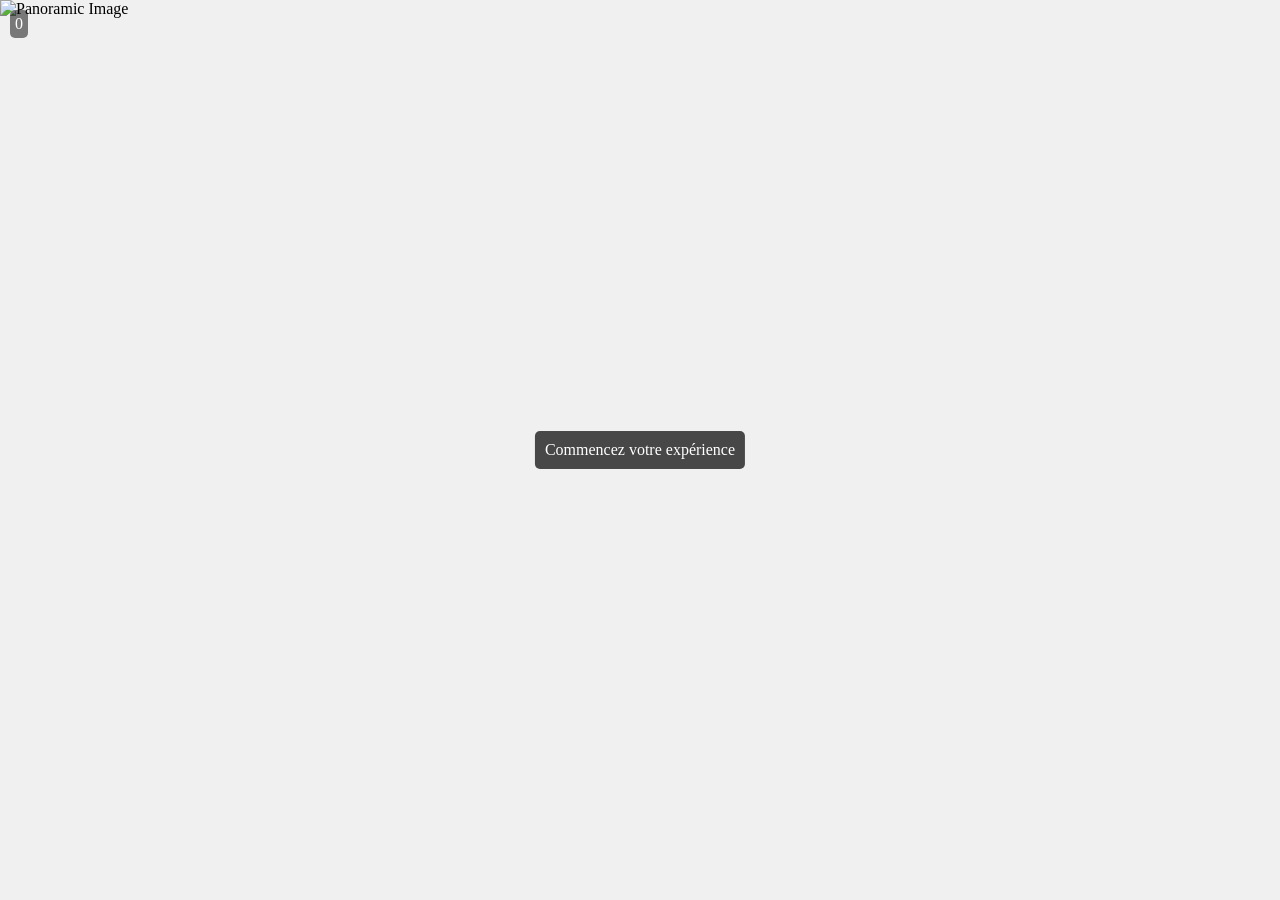
==== index.html @ 23dc5ad0 "🐾🏀 Checkpoint ./index.html:55191181/6129 ./script.js:55191181/27326 ./style.css:55191181/1266" ====
<!DOCTYPE html>
<html lang="en">
<head>
    <meta charset="UTF-8">
    <meta name="viewport" content="width=device-width, initial-scale=1.0">
    <title>Panoramic Image Viewer</title>
    <link rel="stylesheet" href="style.css">
</head>
<body>
    <div class="image-container">
        <img src="https://cdn.glitch.global/1f4974dd-91a5-42c3-81d9-08f002eea6da/image_app_Sunny_September.jpg?v=1716411655241" alt="Panoramic Image" id="panoramic-image">
        <div id="scroll-position" style="position: absolute; top: 10px; left: 10px; color: white; background: rgba(0, 0, 0, 0.5); padding: 5px; border-radius: 5px;">0</div>
    </div>
    <audio id="background-music" src="https://cdn.glitch.global/4eaf3a50-5bc4-42c1-9d47-a1db4ac88667/Ambiance_musique_app_impressionniste_musique.mp3?v=1716415645214" loop autoplay></audio>
    <audio id="left-sound" src="https://cdn.glitch.global/4eaf3a50-5bc4-42c1-9d47-a1db4ac88667/Left_birds_app_impressionniste_musique.mp3?v=1716415536747" loop></audio>
    <audio id="center-sound" src="https://cdn.glitch.global/4eaf3a50-5bc4-42c1-9d47-a1db4ac88667/Center_wind_app_impressionniste_musique.mp3?v=1716415536489" loop></audio>
    <audio id="right-sound" src="https://cdn.glitch.global/4eaf3a50-5bc4-42c1-9d47-a1db4ac88667/Right_water_app_impressionniste_musique.mp3?v=1716415536988" loop></audio>
    <div id="play-message" style="position: absolute; top: 50%; left: 50%; transform: translate(-50%, -50%); background: rgba(0,0,0,0.7); color: white; padding: 10px; border-radius: 5px; text-align: center; cursor: pointer;">
        Commencez votre expérience
    </div>
    <script src="script.js"></script>
</body>
</html>
---- style.css ----
body, html {
    margin: 0;
    padding: 0;
    overflow: hidden;
    height: 100%;
    width: 100%;
    display: flex;
    justify-content: center;
    align-items: center;
    background-color: #f0f0f0;
}

.image-container {
    width: 100%;
    height: 100%;
    overflow: hidden;
    position: relative;
    display: flex;
    justify-content: flex-start; /* Asegurarse de ver el extremo izquierdo inicialmente */
    align-items: center;
    touch-action: none;
}

#panoramic-image {
    position: relative;
    width: auto;
    height: 100%;
    max-width: none;
    max-height: none;
}

#play-message {
    cursor: pointer;
}
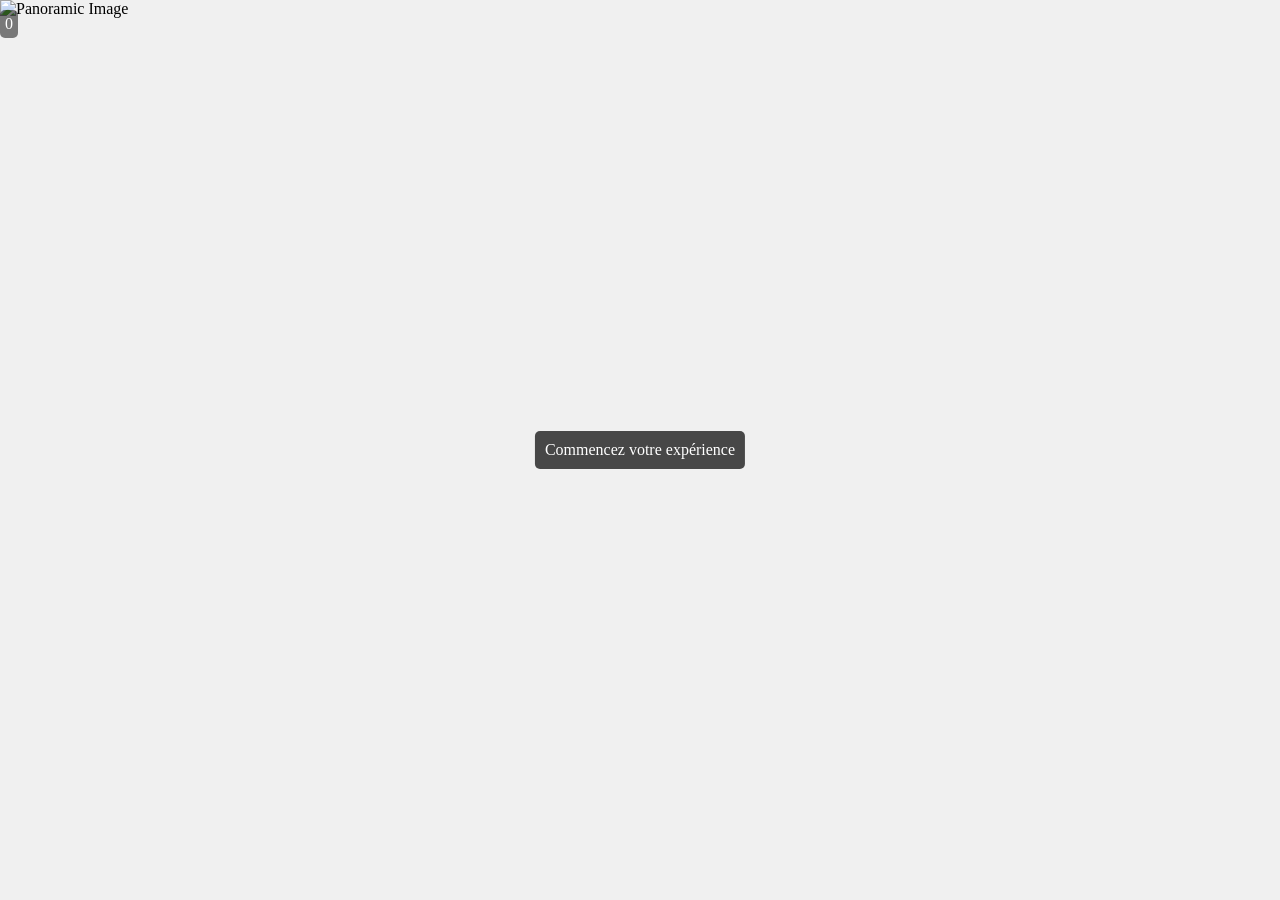
==== commit 5e076e6e: "🐛⛪️ Checkpoint ./script.js:55191181/35806 ./index.html:55191181/3312" ====
--- a/index.html
+++ b/index.html
@@ -9,7 +9,7 @@
 <body>
     <div class="image-container">
         <img src="https://cdn.glitch.global/1f4974dd-91a5-42c3-81d9-08f002eea6da/image_app_Sunny_September.jpg?v=1716411655241" alt="Panoramic Image" id="panoramic-image">
-        <div id="scroll-position" style="position: absolute; top: 10px; left: 10px; color: white; background: rgba(0, 0, 0, 0.5); padding: 5px; border-radius: 5px;">0</div>
+        <div id="scroll-position" style="position: absolute; top: 10px; color: white; background: rgba(0, 0, 0, 0.5); padding: 5px; border-radius: 5px;">0</div>
     </div>
     <audio id="background-music" src="https://cdn.glitch.global/4eaf3a50-5bc4-42c1-9d47-a1db4ac88667/Ambiance_musique_app_impressionniste_musique.mp3?v=1716415645214" loop autoplay></audio>
     <audio id="left-sound" src="https://cdn.glitch.global/4eaf3a50-5bc4-42c1-9d47-a1db4ac88667/Left_birds_app_impressionniste_musique.mp3?v=1716415536747" loop></audio>
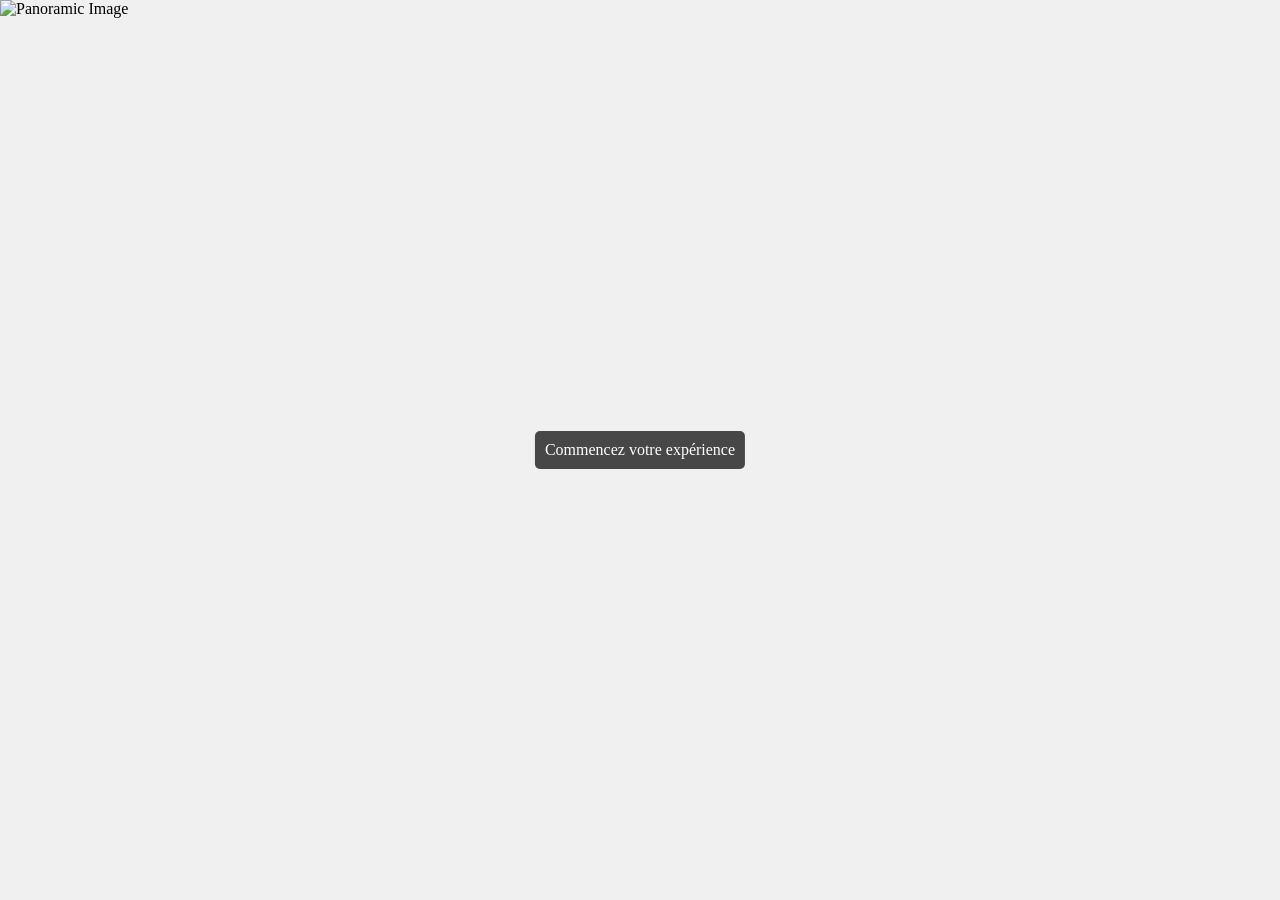
==== commit 1c3b51cd: "📟🏍 Checkpoint ./index.html:55191181/2163 ./script.js:55191181/9577" ====
--- a/index.html
+++ b/index.html
@@ -5,16 +5,14 @@
     <meta name="viewport" content="width=device-width, initial-scale=1.0">
     <title>Panoramic Image Viewer</title>
     <link rel="stylesheet" href="style.css">
+    <script src="https://cdnjs.cloudflare.com/ajax/libs/howler/2.2.1/howler.min.js"></script>
 </head>
 <body>
     <div class="image-container">
         <img src="https://cdn.glitch.global/1f4974dd-91a5-42c3-81d9-08f002eea6da/image_app_Sunny_September.jpg?v=1716411655241" alt="Panoramic Image" id="panoramic-image">
-        <div id="scroll-position" style="position: absolute; top: 10px; color: white; background: rgba(0, 0, 0, 0.5); padding: 5px; border-radius: 5px;">0</div>
+        <!-- Remove this line to hide the scroll position display -->
+        <!-- <div id="scroll-position" style="position: absolute; top: 10px; color: white; background: rgba(0, 0, 0, 0.5); padding: 5px; border-radius: 5px;">0</div> -->
     </div>
-    <audio id="background-music" src="https://cdn.glitch.global/4eaf3a50-5bc4-42c1-9d47-a1db4ac88667/Ambiance_musique_app_impressionniste_musique.mp3?v=1716415645214" loop autoplay></audio>
-    <audio id="left-sound" src="https://cdn.glitch.global/4eaf3a50-5bc4-42c1-9d47-a1db4ac88667/Left_birds_app_impressionniste_musique.mp3?v=1716415536747" loop></audio>
-    <audio id="center-sound" src="https://cdn.glitch.global/4eaf3a50-5bc4-42c1-9d47-a1db4ac88667/Center_wind_app_impressionniste_musique.mp3?v=1716415536489" loop></audio>
-    <audio id="right-sound" src="https://cdn.glitch.global/4eaf3a50-5bc4-42c1-9d47-a1db4ac88667/Right_water_app_impressionniste_musique.mp3?v=1716415536988" loop></audio>
     <div id="play-message" style="position: absolute; top: 50%; left: 50%; transform: translate(-50%, -50%); background: rgba(0,0,0,0.7); color: white; padding: 10px; border-radius: 5px; text-align: center; cursor: pointer;">
         Commencez votre expérience
     </div>
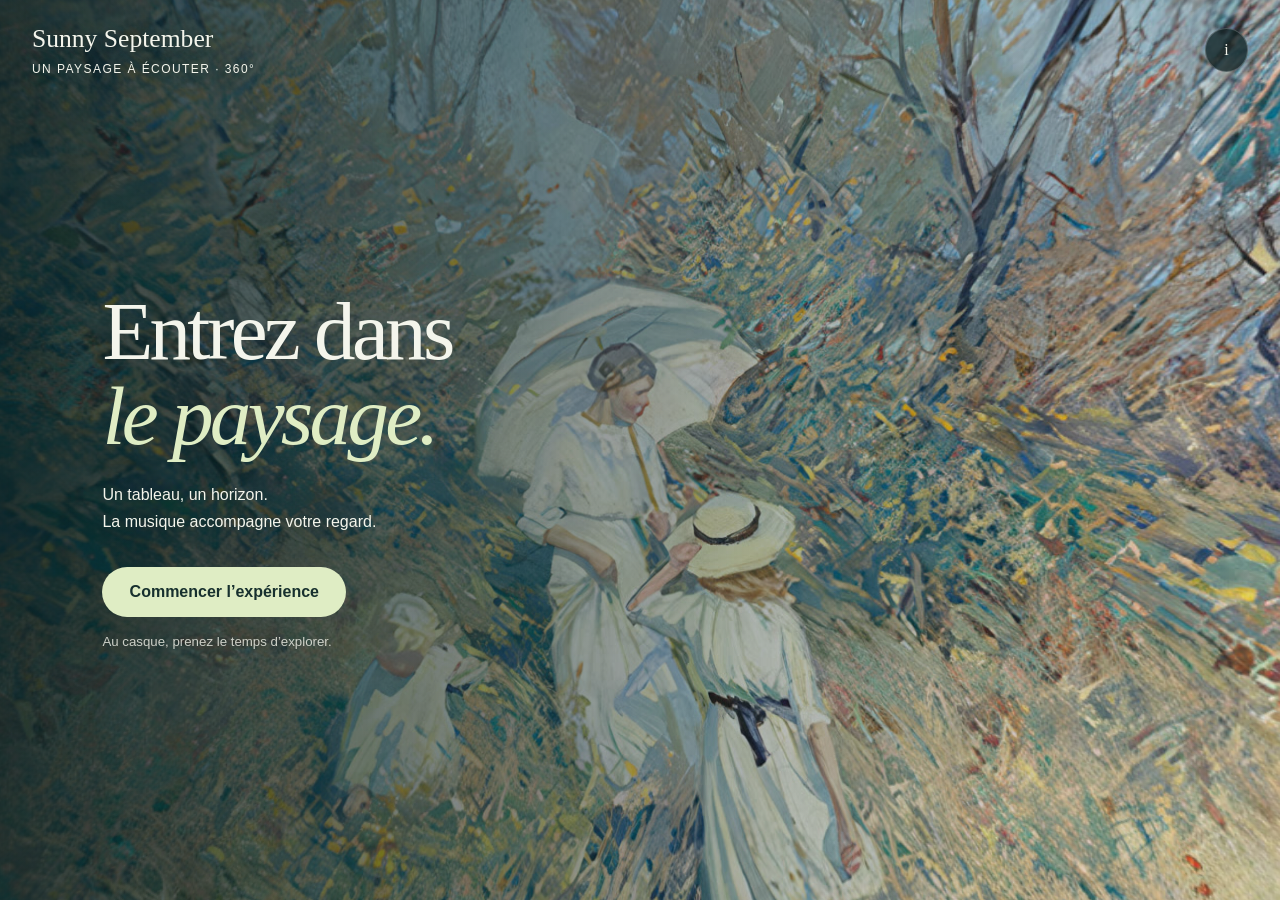
==== commit 98703f91: "Restore Sunny September as a self-contained 360° painting and sound experience Recover the spherical" ====
--- a/index.html
+++ b/index.html
@@ -1,21 +1,47 @@
-<!DOCTYPE html>
-<html lang="en">
+<!doctype html>
+<html lang="fr">
 <head>
-    <meta charset="UTF-8">
-    <meta name="viewport" content="width=device-width, initial-scale=1.0">
-    <title>Panoramic Image Viewer</title>
-    <link rel="stylesheet" href="style.css">
-    <script src="https://cdnjs.cloudflare.com/ajax/libs/howler/2.2.1/howler.min.js"></script>
+  <meta charset="utf-8">
+  <meta name="viewport" content="width=device-width,initial-scale=1,viewport-fit=cover">
+  <meta name="theme-color" content="#142c2d">
+  <meta name="description" content="Entrez dans Sunny September : un panorama impressionniste à 360° et une composition sonore qui accompagne votre regard. Une expérience de Romina Soledad Romay.">
+  <title>Sunny September — Romina Soledad Romay</title>
+  <link rel="stylesheet" href="style.css">
+  <script src="script.js" defer></script>
 </head>
 <body>
-    <div class="image-container">
-        <img src="https://cdn.glitch.global/1f4974dd-91a5-42c3-81d9-08f002eea6da/image_app_Sunny_September.jpg?v=1716411655241" alt="Panoramic Image" id="panoramic-image">
-        <!-- Remove this line to hide the scroll position display -->
-        <!-- <div id="scroll-position" style="position: absolute; top: 10px; color: white; background: rgba(0, 0, 0, 0.5); padding: 5px; border-radius: 5px;">0</div> -->
+  <canvas id="panorama" tabindex="0" aria-label="Paysage à 360 degrés. Faites glisser ou utilisez les flèches du clavier pour regarder autour de vous."></canvas>
+  <header class="masthead">
+    <a class="wordmark" href="#" id="home">Sunny September<span>Un paysage à écouter · 360°</span></a>
+    <button class="round" id="about-button" aria-label="À propos de l’œuvre">i</button>
+  </header>
+  <main class="entrance" id="entrance">
+    <div class="intro">
+      <h1>Entrez dans<br><em>le paysage.</em></h1>
+      <p>Un tableau, un horizon.<br>La musique accompagne votre regard.</p>
+      <button class="primary" id="start" disabled>Chargement du paysage…</button>
+      <p class="small">Au casque, prenez le temps d’explorer.</p>
     </div>
-    <div id="play-message" style="position: absolute; top: 50%; left: 50%; transform: translate(-50%, -50%); background: rgba(0,0,0,0.7); color: white; padding: 10px; border-radius: 5px; text-align: center; cursor: pointer;">
-        Commencez votre expérience
-    </div>
-    <script src="script.js"></script>
+  </main>
+  <p id="notice" class="notice" role="status" aria-live="polite"></p>
+  <div class="experience" id="experience" hidden>
+    <div class="sound-label"><span id="zone">Le vent</span><span class="hint">Glissez pour explorer · Molette pour zoomer</span></div>
+    <footer class="controls" aria-label="Commandes de l’expérience">
+      <button id="play" aria-label="Mettre en pause">Pause</button>
+      <label class="composition">Musique <select id="composition"><option value="musicA">A</option><option value="musicB">B</option></select></label>
+      <label class="volume">Volume <input id="volume" type="range" min="0" max="1" step="0.01" value="0.65"></label>
+      <button id="tour" aria-pressed="false">Promenade</button>
+      <button id="recenter">Recentrer</button>
+      <button id="fullscreen" aria-label="Afficher en plein écran">Plein écran</button>
+    </footer>
+  </div>
+  <dialog id="about">
+    <button class="close" id="close-about" aria-label="Fermer">×</button>
+    <p class="eyebrow">Sunny September</p>
+    <h2>Une peinture à habiter.</h2>
+    <p>Explorez un paysage inspiré de <em>Sunny September</em> (1913), de Helen McNicoll, étendu par intelligence artificielle. Les oiseaux, le vent et l’eau se mêlent à la musique selon la direction de votre regard.</p>
+    <p class="small">Clavier : flèches pour regarder, + et − pour zoomer, touche Espace pour mettre en pause. Le panorama est une image projetée sur une sphère : vous pouvez regarder autour de vous depuis un point fixe.</p>
+  </dialog>
+  <noscript>Activez JavaScript pour explorer le panorama à 360°.</noscript>
 </body>
 </html>
--- a/style.css
+++ b/style.css
@@ -1,34 +1,4 @@
-body, html {
-    margin: 0;
-    padding: 0;
-    overflow: hidden;
-    height: 100%;
-    width: 100%;
-    display: flex;
-    justify-content: center;
-    align-items: center;
-    background-color: #f0f0f0;
-}
-
-.image-container {
-    width: 100%;
-    height: 100%;
-    overflow: hidden;
-    position: relative;
-    display: flex;
-    justify-content: flex-start; /* Asegurarse de ver el extremo izquierdo inicialmente */
-    align-items: center;
-    touch-action: none;
-}
-
-#panoramic-image {
-    position: relative;
-    width: auto;
-    height: 100%;
-    max-width: none;
-    max-height: none;
-}
-
-#play-message {
-    cursor: pointer;
-}
+:root{color-scheme:dark;--ink:#f4f5ec;--glass:rgba(17,37,38,.78);--accent:#dfedc4;font-family:Arial,Helvetica,sans-serif;font-size:16px}
+*{box-sizing:border-box}body{margin:0;background:#142c2d;color:var(--ink);overflow:hidden}button,a,input,select{-webkit-tap-highlight-color:transparent}button,select{font:inherit;color:inherit}button{cursor:pointer}button:disabled{cursor:wait;opacity:.65}button:focus-visible,a:focus-visible,input:focus-visible,select:focus-visible,canvas:focus-visible{outline:3px solid #e5f6b9;outline-offset:5px}button,select{border:1px solid #ffffff35;background:var(--glass);border-radius:30px;padding:.75rem 1.1rem}button:hover{background:#274643}button[aria-pressed=true]{background:var(--accent);color:#17302e}a{color:inherit}canvas{display:block;width:100vw;height:100dvh;touch-action:none;cursor:grab}canvas.dragging{cursor:grabbing}.masthead{position:fixed;top:0;left:0;right:0;display:flex;align-items:center;justify-content:space-between;padding:max(1.5rem,env(safe-area-inset-top)) 2rem;pointer-events:none;z-index:3}.masthead>*{pointer-events:auto}.wordmark{text-decoration:none;font:1.6rem Georgia,serif;text-shadow:0 2px 16px #142c2d}.wordmark span{display:block;font:.75rem Arial,sans-serif;letter-spacing:.12em;margin-top:.5rem;text-transform:uppercase}.round{width:2.7rem;height:2.7rem;padding:0;font-family:Georgia,serif}.entrance{position:fixed;inset:0;display:flex;align-items:center;padding:7rem 8vw 5rem;background:linear-gradient(90deg,rgba(10,29,30,.83),rgba(10,29,30,.26) 65%,transparent)}.intro{max-width:34rem}.eyebrow{font-size:.8rem;letter-spacing:.15em;text-transform:uppercase;line-height:1.7}h1{font:clamp(3.5rem,6.5vw,6.5rem)/1.03 Georgia,serif;letter-spacing:-.045em;margin:1.4rem 0}h1 em{font-weight:normal;color:var(--accent)}.intro>p:not(.eyebrow){line-height:1.65}.primary{background:var(--accent);color:#17302e;border:0;padding:1rem 1.7rem;margin-top:1rem;font-weight:600}.primary:hover{background:#f0f7df}.small{font-size:.83rem;line-height:1.6;opacity:.8}.experience[hidden],.entrance[hidden]{display:none}.sound-label{position:fixed;bottom:7.5rem;left:2rem;text-shadow:0 2px 12px #112725;pointer-events:none}#zone{display:block;font:2rem Georgia,serif;margin-bottom:.5rem}.hint{font-size:.8rem}.controls{position:fixed;bottom:max(1.25rem,env(safe-area-inset-bottom));left:50%;transform:translateX(-50%);display:flex;align-items:center;gap:.3rem;max-width:calc(100vw - 2rem);padding:.55rem;background:var(--glass);border:1px solid #ffffff2a;border-radius:3rem;backdrop-filter:blur(18px);box-shadow:0 4px 35px #0d242339}.controls button{background:transparent;border-color:transparent;white-space:nowrap;font-size:.85rem;padding:.8rem}.controls button:hover{background:#ffffff15}.controls button[aria-pressed=true]{background:var(--accent);color:#17302e}.composition,.volume{display:flex;align-items:center;gap:.5rem;font-size:.8rem;padding:0 .5rem}.composition select{padding:.5rem .7rem;font-size:.85rem}.volume input{width:6rem;accent-color:var(--accent)}.notice{position:fixed;top:6rem;left:50%;transform:translateX(-50%);max-width:min(35rem,90vw);background:var(--glass);padding:.8rem 1.2rem;border-radius:1rem;text-align:center;z-index:5;font-size:.9rem;line-height:1.5}.notice:empty{display:none}dialog{color:var(--ink);background:#183333;border:1px solid #ffffff30;border-radius:1.5rem;padding:2.5rem;max-width:35rem;width:calc(100% - 2rem);line-height:1.65}dialog::backdrop{background:#071e22a8;backdrop-filter:blur(8px)}dialog h2{font:2.3rem Georgia,serif}.close{float:right;padding:.25rem .7rem;font-size:1.5rem}noscript{position:fixed;inset:40% 10%;padding:2rem;background:var(--glass)}
+@media(max-width:760px){.masthead{padding:1.2rem}.wordmark{font-size:1.3rem}.wordmark span{font-size:.65rem}.entrance{padding:7rem 1.7rem 6rem;background:linear-gradient(90deg,#102b2cbb,#102b2c30)}h1{font-size:clamp(3.4rem,11vw,5rem)}.controls{border-radius:1.5rem;flex-wrap:wrap;justify-content:center;width:max-content;gap:0;padding:.4rem}.controls button{font-size:.78rem;padding:.7rem}.volume{padding:.5rem}.volume input{width:4.5rem}.sound-label{left:1.5rem;bottom:9rem}#zone{font-size:1.6rem}.hint{font-size:.7rem}.notice{top:5.5rem}.intro .eyebrow{max-width:15rem}}
+@media(prefers-reduced-motion:reduce){*{scroll-behavior:auto}}
